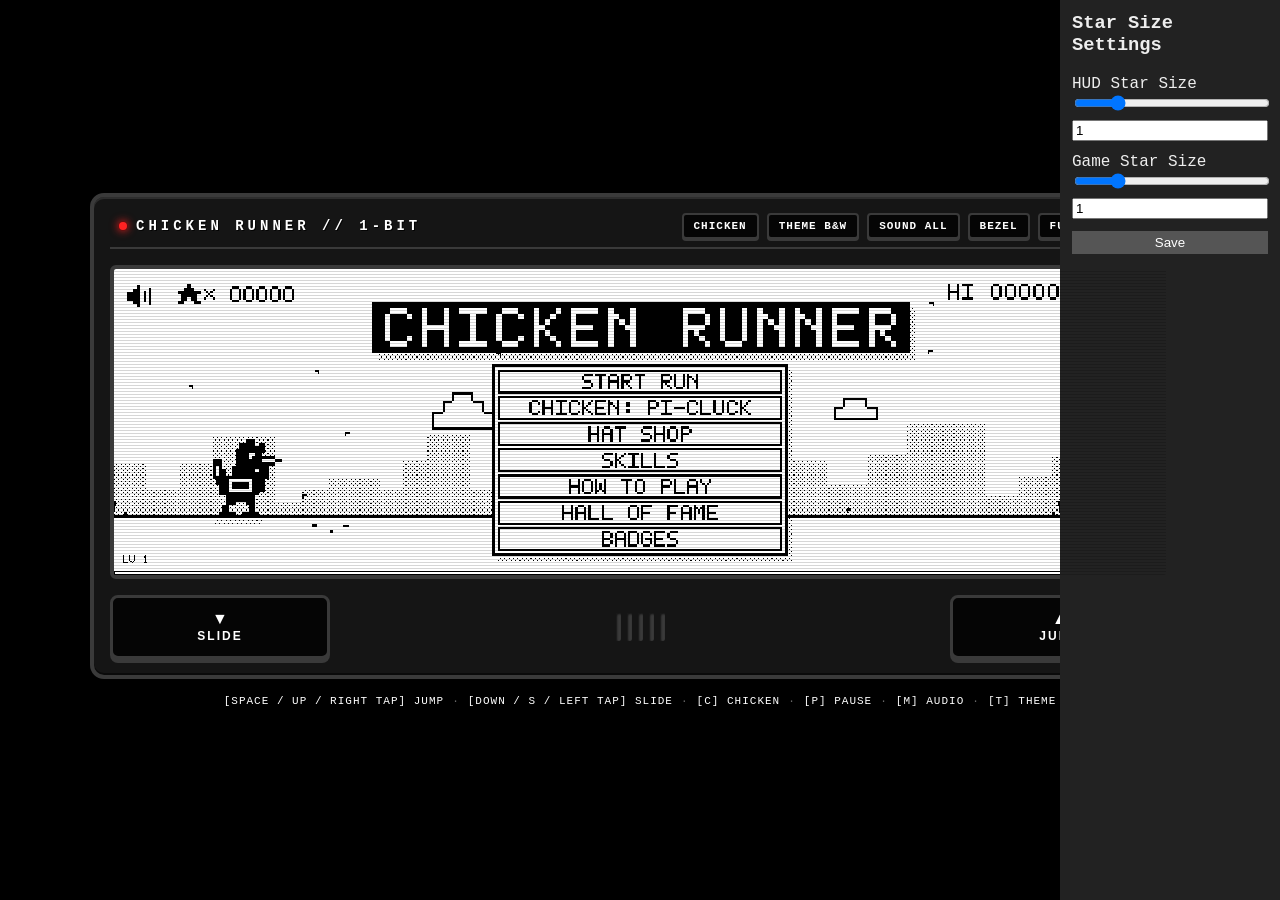
==== index.html @ 15d0f901 "voltou a funcionar" ====
<!DOCTYPE html>
<html lang="en">
<head>
<meta charset="utf-8">
<meta name="viewport" content="width=device-width, initial-scale=1, maximum-scale=1, user-scalable=no">
<title>Chicken Runner — 1-Bit Infinity Running Game</title>
<link rel="stylesheet" href="css/style.css">
</head>
<body class="theme-mono bezel-on">
<div id="console-chassis">
  <!-- Console Bezel Header -->
  <header id="console-header">
    <div class="brand-group">
      <div class="power-led" title="Power ON"></div>
      <span class="brand-label">CHICKEN RUNNER // 1-BIT</span>
    </div>
    <div class="toolbar-actions">
      <button id="btn-roster" class="bezel-btn" title="Choose Chicken (C)">CHICKEN</button>
      <button id="btn-theme" class="bezel-btn" title="Cycle 1-Bit Themes (T)">THEME</button>
      <button id="btn-audio" class="bezel-btn" title="Cycle Audio Modes (M)">SOUND ALL</button>
      <button id="btn-bezel" class="bezel-btn" title="Toggle Bezel (B)">BEZEL</button>
      <button id="btn-fullscreen" class="bezel-btn" title="Toggle Fullscreen (F)">FULL</button>
      <button id="btn-clear" class="bezel-btn" title="Wipe all saved data on this browser">CLEAR</button>
    </div>
  </header>

  <!-- Screen Enclosure -->
  <div id="screen-enclosure">
    <div id="screen-glare"></div>
    <canvas id="game" width="960" height="280"></canvas>
    <!-- Star Size Adjustment Panel -->
    <div id="starSizePanel" style="position:fixed;right:0;top:0;width:220px;height:100%;background:#222;color:#eee;padding:12px;overflow:auto;box-sizing:border-box;">
      <h3 style="margin-top:0;">Star Size Settings</h3>
      <div style="margin-bottom:12px;">
        <label for="hudSizeSlider">HUD Star Size</label><br/>
        <input type="range" id="hudSizeSlider" min="0.5" max="3" step="0.05" style="width:100%;"/>
        <input type="number" id="hudSizeNumber" min="0.5" max="3" step="0.05" style="width:100%;margin-top:4px;"/>
      </div>
      <div style="margin-bottom:12px;">
        <label for="gameSizeSlider">Game Star Size</label><br/>
        <input type="range" id="gameSizeSlider" min="0.5" max="3" step="0.05" style="width:100%;"/>
        <input type="number" id="gameSizeNumber" min="0.5" max="3" step="0.05" style="width:100%;margin-top:4px;"/>
      </div>
      <button id="saveStarSizeBtn" style="width:100%;padding:4px;background:#555;color:#fff;border:none;cursor:pointer;">Save</button>
    </div>

    <div id="toast" class="toast-hidden"></div>
  </div>

  <!-- Mobile / Virtual Touch Controls -->
  <div id="touch-controls" class="touch-bar">
    <button id="btn-touch-slide" class="touch-btn btn-slide" aria-label="Slide">
      <span class="touch-icon">▼</span>
      <span class="touch-text">SLIDE</span>
    </button>
    <div class="console-grille">
      <span></span><span></span><span></span><span></span><span></span>
    </div>
    <button id="btn-touch-jump" class="touch-btn btn-jump" aria-label="Jump">
      <span class="touch-icon">▲</span>
      <span class="touch-text">JUMP</span>
    </button>
  </div>
</div>

<footer id="console-footer">
  <span>[SPACE / UP / RIGHT TAP] JUMP</span>
  <span class="sep">·</span>
  <span>[DOWN / S / LEFT TAP] SLIDE</span>
  <span class="sep">·</span>
  <span>[C] CHICKEN</span>
  <span class="sep">·</span>
  <span>[P] PAUSE</span>
  <span class="sep">·</span>
  <span>[M] AUDIO</span>
  <span class="sep">·</span>
  <span>[T] THEME</span>
</footer>

<script src="js/game.js"></script>
    <script>
    document.addEventListener('DOMContentLoaded', () => {
      const hudSlider = document.getElementById('hudSizeSlider');
      const hudNumber = document.getElementById('hudSizeNumber');
      const gameSlider = document.getElementById('gameSizeSlider');
      const gameNumber = document.getElementById('gameSizeNumber');
      const saveBtn = document.getElementById('saveStarSizeBtn');

      const loadValues = () => {
        const hud = parseFloat(localStorage.getItem('starSizeHUD')) || 1;
        const game = parseFloat(localStorage.getItem('starSizeGame')) || 1;
        hudSlider.value = hud; hudNumber.value = hud;
        gameSlider.value = game; gameNumber.value = game;
      };

      const sync = (slider, number) => {
        slider.addEventListener('input', () => { number.value = slider.value; });
        number.addEventListener('change', () => {
          let v = parseFloat(number.value);
          if (isNaN(v) || v < 0.5) v = 0.5;
          if (v > 3) v = 3;
          slider.value = v; number.value = v;
        });
      };

      sync(hudSlider, hudNumber);
      sync(gameSlider, gameNumber);

      saveBtn.addEventListener('click', () => {
        localStorage.setItem('starSizeHUD', hudSlider.value);
        localStorage.setItem('starSizeGame', gameSlider.value);
        location.reload();
      });

      loadValues();
    });
    </script>
</body>
</html>
---- css/style.css ----
/* Chicken Runner — 1-Bit Vintage Theme & Console Frame */
:root {
  --bg: #000000;
  --fg: #ffffff;
  --chassis: #161616;
  --chassis-border: #333333;
  --chassis-inset: #0a0a0a;
  --accent: #ffffff;
  --led: #ff3333;
}

body.theme-mono {
  --bg: #000000;
  --fg: #ffffff;
  --chassis: #151515;
  --chassis-border: #3a3a3a;
  --chassis-inset: #050505;
  --accent: #ffffff;
  --led: #ff2222;
}

body.theme-gameboy {
  --bg: #0f380f;
  --fg: #8bac0f;
  /* was #1e3f1e: brand label measured 4.49:1 (AA needs 4.5) */
  --chassis: #1c3b1c;
  --chassis-border: #355f35;
  --chassis-inset: #092409;
  --accent: #8bac0f;
  --led: #8bac0f;
}

body.theme-amber {
  --bg: #140700;
  --fg: #ffb000;
  --chassis: #221004;
  --chassis-border: #4a2408;
  --chassis-inset: #0a0400;
  --accent: #ffb000;
  --led: #ff8800;
}

body.theme-macintosh {
  --bg: #1a1a1a;
  --fg: #f5f5f0;
  --chassis: #2e2e2e;
  --chassis-border: #505050;
  --chassis-inset: #121212;
  --accent: #f5f5f0;
  --led: #00ff66;
}

body.theme-cyber {
  --bg: #040910;
  --fg: #00ffcc;
  --chassis: #0b1a28;
  --chassis-border: #1b3d5c;
  --chassis-inset: #020508;
  --accent: #00ffcc;
  --led: #00ffcc;
}

* {
  box-sizing: border-box;
}

html, body {
  height: 100%;
  margin: 0;
  padding: 0;
  overflow-x: hidden;
}

body {
  background: var(--bg);
  color: var(--fg);
  font-family: ui-monospace, 'Courier New', Menlo, Consolas, monospace;
  display: flex;
  flex-direction: column;
  align-items: center;
  justify-content: center;
  padding: 16px;
  user-select: none;
  -webkit-user-select: none;
  transition: background 0.2s ease, color 0.2s ease;
}

/* =========================================
   Console Chassis / Handheld Frame
   ========================================= */
#console-chassis {
  width: min(100%, 1100px);
  display: flex;
  flex-direction: column;
  transition: background 0.25s ease, border-color 0.25s ease, border-width 0.25s ease, padding 0.25s ease;
  position: relative;
}

body.bezel-on #console-chassis {
  background: var(--chassis);
  border: 4px solid var(--chassis-border);
  border-radius: 14px;
  padding: 16px;
  box-shadow:
    inset 0 2px 0 rgba(255, 255, 255, 0.1),
    inset 0 -2px 0 rgba(0, 0, 0, 0.5);
}

/* Outer drop shadow lives on its own painter (::before) so the game canvas's
   per-frame repaints never re-run the 40px blur raster. */
body.bezel-on #console-chassis::before {
  content: "";
  position: absolute;
  inset: -4px;
  border-radius: 14px;
  box-shadow: 0 16px 40px rgba(0, 0, 0, 0.8);
  z-index: -1;
  pointer-events: none;
}

body:not(.bezel-on) #console-header,
body:not(.bezel-on) .console-grille {
  display: none;
}

/* Console Header */
#console-header {
  display: flex;
  justify-content: space-between;
  align-items: center;
  margin-bottom: 16px;
  padding: 0 8px;
  border-bottom: 2px solid var(--chassis-border);
  padding-bottom: 8px;
}

.brand-group {
  display: flex;
  align-items: center;
  gap: 8px;
}

.power-led {
  width: 10px;
  height: 10px;
  border-radius: 50%;
  background: var(--led);
  box-shadow: 0 0 8px var(--led);
  border: 1px solid rgba(0, 0, 0, 0.6);
  animation: led-idle 2.6s ease-in-out infinite;
}

/* Idle = slow breathe. Running = fast arcade pulse (body.is-playing set by JS) */
@keyframes led-idle {
  0%, 100% { opacity: 0.55; box-shadow: 0 0 4px var(--led); }
  50%      { opacity: 1;    box-shadow: 0 0 10px var(--led); }
}

body.is-playing .power-led {
  animation: led-play 0.7s ease-in-out infinite;
}

@keyframes led-play {
  0%, 100% { opacity: 1;    box-shadow: 0 0 6px var(--led); }
  50%      { opacity: 0.65; box-shadow: 0 0 15px var(--led); }
}

.brand-label {
  font-size: 14px;
  font-weight: bold;
  letter-spacing: 4px;
  text-transform: uppercase;
  color: var(--fg);
  text-shadow: 1px 1px 0 rgba(0, 0, 0, 0.8);
}

.toolbar-actions {
  display: flex;
  gap: 8px;
  flex-wrap: wrap;
}

/* 1-Bit Pixel Styled Bezel Buttons */
.bezel-btn {
  background: var(--chassis-inset);
  color: var(--fg);
  border: 2px solid var(--chassis-border);
  padding: 5px 10px;
  font-family: inherit;
  font-size: 11px;
  font-weight: bold;
  letter-spacing: 1px;
  cursor: pointer;
  outline: none;
  border-radius: 4px;
  box-shadow: 0 2px 0 var(--chassis-border);
  transition: all 0.1s ease;
  image-rendering: pixelated;
}

.bezel-btn:hover {
  background: var(--fg);
  color: var(--bg);
  border-color: var(--fg);
}

/* Keyboard focus ring — arcade key highlight, WCAG-visible */
.bezel-btn:focus-visible {
  outline: 2px solid var(--accent);
  outline-offset: 2px;
}

.bezel-btn:active {
  transform: translateY(2px);
  box-shadow: none;
  background: var(--fg);
  color: var(--bg);
  border-color: var(--fg);
  transition: none;
}

/* Screen Enclosure */
#screen-enclosure {
  position: relative;
  background: var(--chassis-inset);
  border: 4px solid var(--chassis-border);
  border-radius: 6px;
  overflow: hidden;
  box-shadow: inset 0 6px 12px rgba(0, 0, 0, 0.7);
}

canvas#game {
  width: 100%;
  height: auto;
  display: block;
  background: var(--bg); /* no white flash before the first canvas paint */
  image-rendering: pixelated;
  image-rendering: crisp-edges;
  touch-action: none;
}

/* CRT scanlines only — the diagonal "lens flare" band was removed on request */
#screen-glare {
  position: absolute;
  inset: 0;
  z-index: 2;
  pointer-events: none;
  background:
    repeating-linear-gradient(0deg,
      rgba(0, 0, 0, 0.16) 0 1px,
      rgba(0, 0, 0, 0) 1px 3px);
}

/* Toast Notification (Achievement & Clipboard Popup) */
#toast {
  position: absolute;
  top: 16px;
  left: 50%;
  transform: translateX(-50%);
  background: var(--fg);
  color: var(--bg);
  border: 2px solid var(--fg);
  padding: 6px 18px;
  font-size: 13px;
  font-weight: bold;
  letter-spacing: 1.5px;
  font-variant-numeric: tabular-nums;
  pointer-events: none;
  z-index: 100;
  transition: opacity 0.25s ease, transform 0.25s ease;
  box-shadow: 0 4px 12px rgba(0, 0, 0, 0.8);
  /* Long messages (skill lock, tutorial reward) wrapped on narrow screens
     instead of overflowing: nowrap measured ~390px on a 360px viewport. */
  white-space: normal;
  max-width: calc(100% - 24px);
  text-align: center;
}

/* Arcade pop-in: overshoots and settles, instead of a flat fade */
#toast:not(.toast-hidden) {
  animation: toast-pop 0.42s cubic-bezier(0.2, 1.7, 0.4, 1) both;
}

@keyframes toast-pop {
  from { transform: translate(-50%, -30px) scale(0.86); }
  60%  { transform: translate(-50%, 3px) scale(1.04); }
  to   { transform: translate(-50%, 0) scale(1); }
}

/* 1-bit dither fringe under the toast (only --fg dashes, no new colors) */
#toast::after {
  content: "";
  position: absolute;
  left: 4px;
  right: 4px;
  bottom: -5px;
  height: 4px;
  background: repeating-linear-gradient(90deg,
    var(--fg) 0 3px, transparent 3px 6px);
}

.toast-hidden {
  opacity: 0;
  transform: translate(-50%, -20px) !important;
}

/* =========================================
   Mobile / Virtual Touch Controls
   ========================================= */
.touch-bar {
  display: flex;
  justify-content: space-between;
  align-items: center;
  margin-top: 16px;
  gap: 16px;
}

.touch-btn {
  flex: 1;
  max-width: 220px;
  height: 64px;
  background: var(--chassis-inset);
  color: var(--fg);
  border: 3px solid var(--chassis-border);
  border-radius: 8px;
  display: flex;
  flex-direction: column;
  align-items: center;
  justify-content: center;
  gap: 2px;
  cursor: pointer;
  user-select: none;
  -webkit-user-select: none;
  touch-action: none;
  box-shadow: 0 4px 0 var(--chassis-border);
  transition: all 0.08s ease;
}

.touch-btn:hover {
  border-color: var(--fg);
}

.touch-btn:active,
.touch-btn.active {
  background: var(--fg);
  color: var(--bg);
  transform: translateY(3px);
  box-shadow: 0 1px 0 var(--chassis-border);
}

.touch-icon {
  font-size: 16px;
  line-height: 1;
}

.touch-text {
  font-size: 12px;
  font-weight: bold;
  letter-spacing: 2px;
}

.console-grille {
  display: flex;
  gap: 6px;
  padding: 0 12px;
}

.console-grille span {
  width: 5px;
  height: 28px;
  background: var(--chassis-border);
  border-radius: 2px;
  box-shadow: inset 1px 1px 2px rgba(0, 0, 0, 0.7);
}

/* Footer Keyboard Shortcuts — full-strength color: the old 0.75 opacity
   measured ~3.5:1 on the DMG theme (below WCAG AA 4.5:1). */
#console-footer {
  margin-top: 16px;
  font-size: 11px;
  letter-spacing: 1px;
  font-variant-numeric: tabular-nums;
  text-align: center;
  color: var(--fg);
  display: flex;
  flex-wrap: wrap;
  justify-content: center;
  gap: 8px;
}

.sep {
  opacity: 0.4;
}

/* =========================================
   Responsive Adjustments
   ========================================= */
@media (max-width: 680px) {
  body {
    padding: 8px;
    justify-content: flex-start;
  }
  
  body.bezel-on #console-chassis {
    padding: 8px;
    border-width: 2px;
  }
  
  .touch-bar {
    margin-top: 8px;
  }

  .touch-btn {
    height: 56px;
  }
  
  .brand-label {
    font-size: 11px;
  }
  
  .bezel-btn {
    font-size: 11px;
    padding: 4px 6px;
  }
  
  #console-footer {
    font-size: 10px;
    gap: 4px;
  }
}
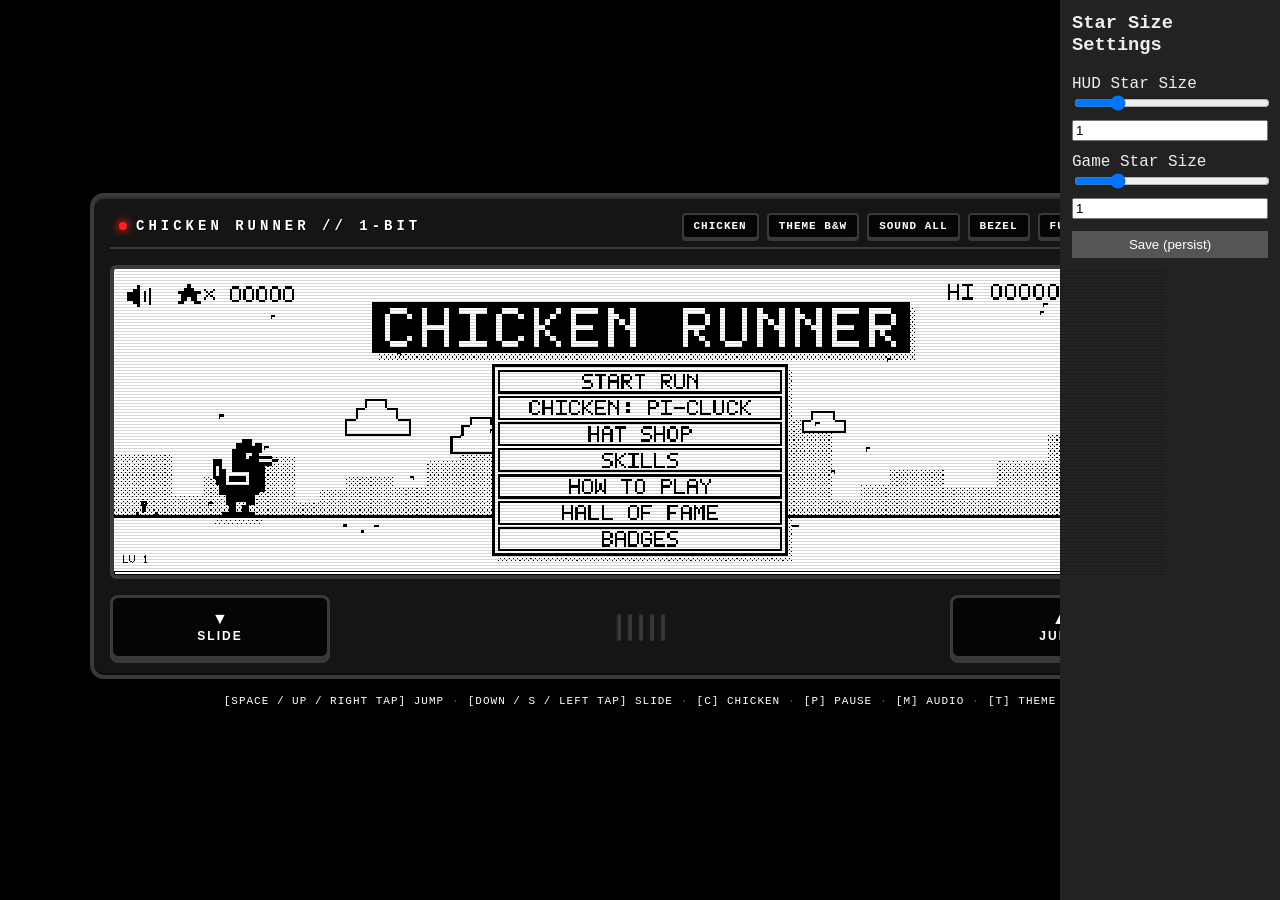
==== commit 019ca6bc: "slider funcionando do ajustes" ====
--- a/index.html
+++ b/index.html
@@ -41,7 +41,7 @@
         <input type="range" id="gameSizeSlider" min="0.5" max="3" step="0.05" style="width:100%;"/>
         <input type="number" id="gameSizeNumber" min="0.5" max="3" step="0.05" style="width:100%;margin-top:4px;"/>
       </div>
-      <button id="saveStarSizeBtn" style="width:100%;padding:4px;background:#555;color:#fff;border:none;cursor:pointer;">Save</button>
+      <button id="saveStarSizeBtn" style="width:100%;padding:6px;background:#555;color:#fff;border:none;cursor:pointer;">Save (persist)</button>
     </div>
 
     <div id="toast" class="toast-hidden"></div>
@@ -93,13 +93,22 @@
         gameSlider.value = game; gameNumber.value = game;
       };
 
+      const applyLive = () => {
+        window.starSizeHUD = parseFloat(hudSlider.value) || 1;
+        window.starSizeGame = parseFloat(gameSlider.value) || 1;
+      };
+
       const sync = (slider, number) => {
-        slider.addEventListener('input', () => { number.value = slider.value; });
-        number.addEventListener('change', () => {
+        slider.addEventListener('input', () => {
+          number.value = slider.value;
+          applyLive();
+        });
+        number.addEventListener('input', () => {
           let v = parseFloat(number.value);
           if (isNaN(v) || v < 0.5) v = 0.5;
           if (v > 3) v = 3;
           slider.value = v; number.value = v;
+          applyLive();
         });
       };
 
@@ -109,10 +118,11 @@
       saveBtn.addEventListener('click', () => {
         localStorage.setItem('starSizeHUD', hudSlider.value);
         localStorage.setItem('starSizeGame', gameSlider.value);
-        location.reload();
+        applyLive();
       });
 
       loadValues();
+      applyLive();
     });
     </script>
 </body>
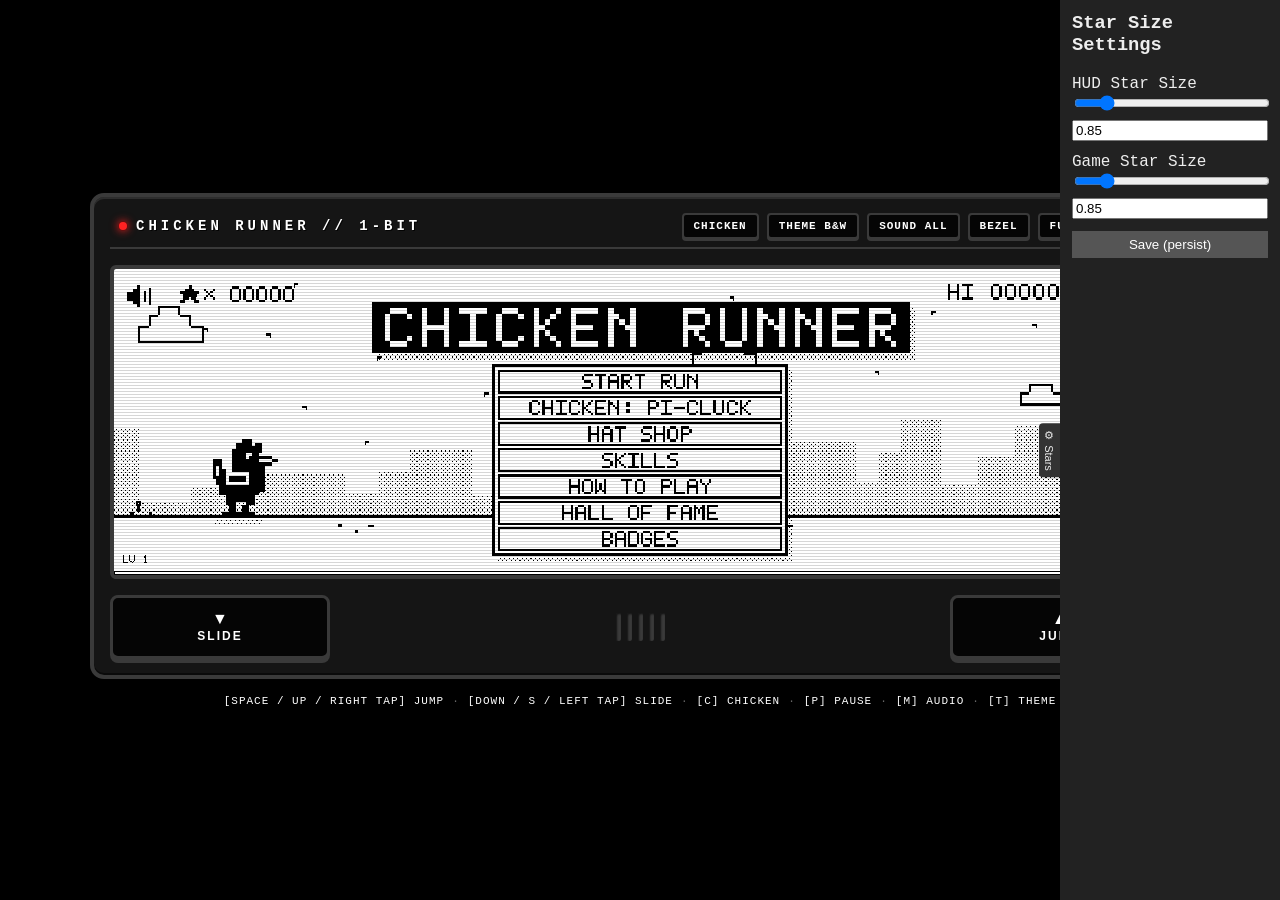
==== commit fc0e4942: "Starts size: Valor padrão alterado de 1.0 para 0.85 ; Botão "⚙" adicionado na borda do painel de aju" ====
--- a/index.html
+++ b/index.html
@@ -29,7 +29,8 @@
     <div id="screen-glare"></div>
     <canvas id="game" width="960" height="280"></canvas>
     <!-- Star Size Adjustment Panel -->
-    <div id="starSizePanel" style="position:fixed;right:0;top:0;width:220px;height:100%;background:#222;color:#eee;padding:12px;overflow:auto;box-sizing:border-box;">
+    <button id="toggleStarPanel" style="position:fixed;right:0;top:50%;transform:translateY(-50%);z-index:1001;background:#333;color:#eee;border:none;padding:6px 4px;cursor:pointer;writing-mode:vertical-lr;font-size:11px;border-radius:4px 0 0 4px;">⚙ Stars</button>
+    <div id="starSizePanel" style="position:fixed;right:0;top:0;width:220px;height:100%;background:#222;color:#eee;padding:12px;overflow:auto;box-sizing:border-box;z-index:1000;transition:transform .2s ease;">
       <h3 style="margin-top:0;">Star Size Settings</h3>
       <div style="margin-bottom:12px;">
         <label for="hudSizeSlider">HUD Star Size</label><br/>
@@ -87,8 +88,8 @@
       const saveBtn = document.getElementById('saveStarSizeBtn');
 
       const loadValues = () => {
-        const hud = parseFloat(localStorage.getItem('starSizeHUD')) || 1;
-        const game = parseFloat(localStorage.getItem('starSizeGame')) || 1;
+        const hud = parseFloat(localStorage.getItem('starSizeHUD')) || 0.85;
+        const game = parseFloat(localStorage.getItem('starSizeGame')) || 0.85;
         hudSlider.value = hud; hudNumber.value = hud;
         gameSlider.value = game; gameNumber.value = game;
       };
@@ -123,6 +124,25 @@
 
       loadValues();
       applyLive();
+
+      // Toggle panel visibility
+      const panel = document.getElementById('starSizePanel');
+      const toggleBtn = document.getElementById('toggleStarPanel');
+      const hidden = localStorage.getItem('starPanelHidden') === '1';
+      if (hidden) { panel.style.transform = 'translateX(100%)'; toggleBtn.style.right = '0'; }
+      toggleBtn.addEventListener('click', () => {
+        const isHidden = panel.style.transform === 'translateX(100%)';
+        if (isHidden) {
+          panel.style.transform = 'translateX(0)';
+          toggleBtn.style.right = '220px';
+          localStorage.setItem('starPanelHidden', '0');
+        } else {
+          panel.style.transform = 'translateX(100%)';
+          toggleBtn.style.right = '0';
+          localStorage.setItem('starPanelHidden', '1');
+        }
+      });
+      if (!hidden) toggleBtn.style.right = '220px';
     });
     </script>
 </body>
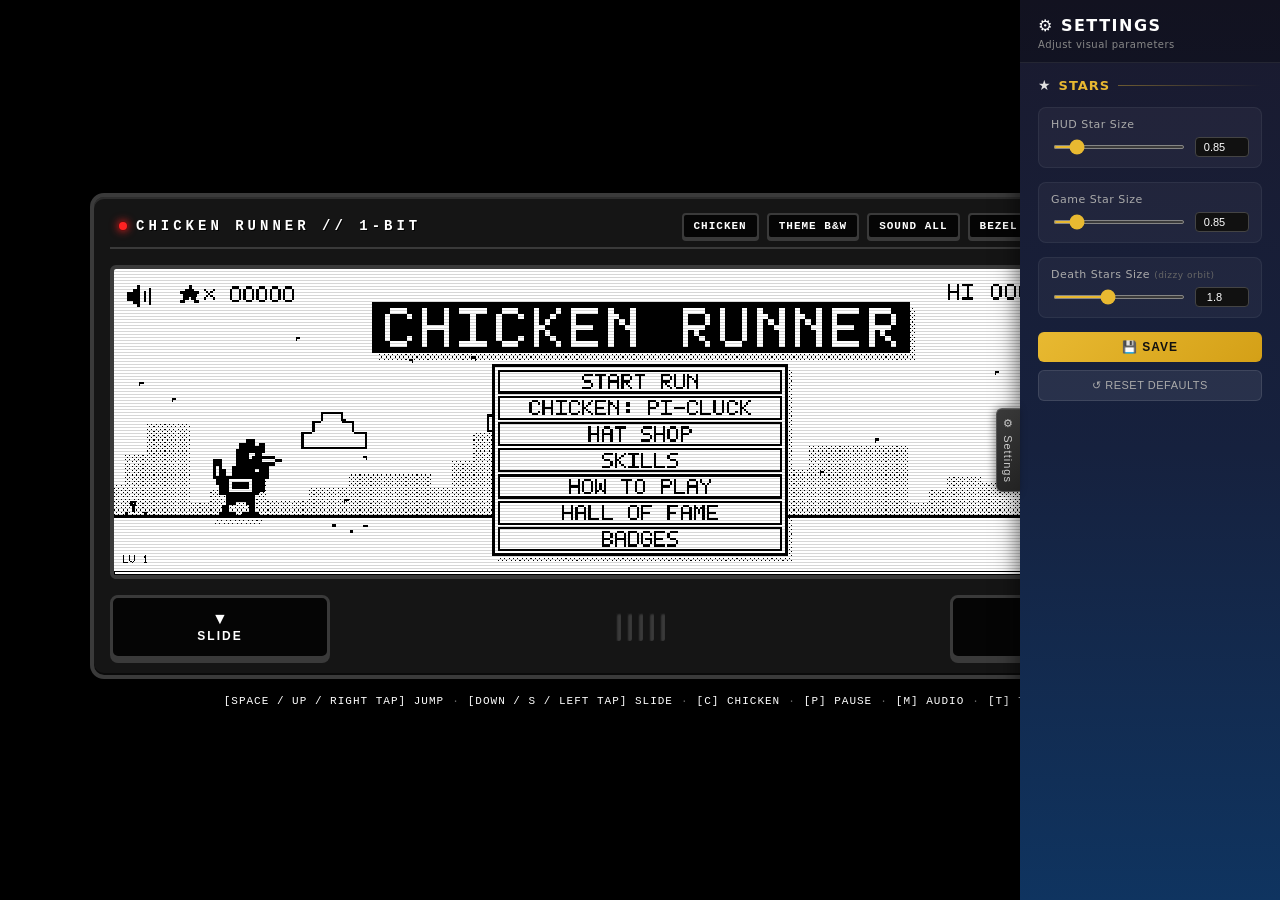
==== commit b5ee763c: "troquei o valor do death star size mas n aplicou no jogo, VERIFICAR" ====
--- a/index.html
+++ b/index.html
@@ -1,102 +1,167 @@
 <!DOCTYPE html>
 <html lang="en">
+
 <head>
-<meta charset="utf-8">
-<meta name="viewport" content="width=device-width, initial-scale=1, maximum-scale=1, user-scalable=no">
-<title>Chicken Runner — 1-Bit Infinity Running Game</title>
-<link rel="stylesheet" href="css/style.css">
+  <meta charset="utf-8">
+  <meta name="viewport" content="width=device-width, initial-scale=1, maximum-scale=1, user-scalable=no">
+  <title>Chicken Runner — 1-Bit Infinity Running Game</title>
+  <link rel="stylesheet" href="css/style.css">
 </head>
+
 <body class="theme-mono bezel-on">
-<div id="console-chassis">
-  <!-- Console Bezel Header -->
-  <header id="console-header">
-    <div class="brand-group">
-      <div class="power-led" title="Power ON"></div>
-      <span class="brand-label">CHICKEN RUNNER // 1-BIT</span>
+  <div id="console-chassis">
+    <!-- Console Bezel Header -->
+    <header id="console-header">
+      <div class="brand-group">
+        <div class="power-led" title="Power ON"></div>
+        <span class="brand-label">CHICKEN RUNNER // 1-BIT</span>
+      </div>
+      <div class="toolbar-actions">
+        <button id="btn-roster" class="bezel-btn" title="Choose Chicken (C)">CHICKEN</button>
+        <button id="btn-theme" class="bezel-btn" title="Cycle 1-Bit Themes (T)">THEME</button>
+        <button id="btn-audio" class="bezel-btn" title="Cycle Audio Modes (M)">SOUND ALL</button>
+        <button id="btn-bezel" class="bezel-btn" title="Toggle Bezel (B)">BEZEL</button>
+        <button id="btn-fullscreen" class="bezel-btn" title="Toggle Fullscreen (F)">FULL</button>
+        <button id="btn-clear" class="bezel-btn" title="Wipe all saved data on this browser">CLEAR</button>
+      </div>
+    </header>
+
+    <!-- Screen Enclosure -->
+    <div id="screen-enclosure">
+      <div id="screen-glare"></div>
+      <canvas id="game" width="960" height="280"></canvas>
+      <!-- Settings Panel -->
+      <button id="toggleStarPanel"
+        style="position:fixed;right:0;top:50%;transform:translateY(-50%);z-index:1001;background:linear-gradient(135deg,#3a3a3a,#222);color:#ccc;border:1px solid #555;border-right:none;padding:8px 5px;cursor:pointer;writing-mode:vertical-lr;font-size:11px;border-radius:6px 0 0 6px;letter-spacing:1px;box-shadow:-2px 0 8px rgba(0,0,0,.4);transition:right .2s ease;">⚙
+        Settings</button>
+      <div id="starSizePanel"
+        style="position:fixed;right:0;top:0;width:260px;height:100%;background:linear-gradient(180deg,#1a1a2e 0%,#16213e 50%,#0f3460 100%);color:#e0e0e0;padding:0;overflow:auto;box-sizing:border-box;z-index:1000;transition:transform .2s ease;font-family:'Segoe UI',system-ui,sans-serif;box-shadow:-4px 0 20px rgba(0,0,0,.5);">
+
+        <!-- Panel Header -->
+        <div style="padding:16px 18px 12px;background:rgba(0,0,0,.3);border-bottom:1px solid rgba(255,255,255,.08);">
+          <h3 style="margin:0;font-size:16px;font-weight:600;letter-spacing:1.5px;color:#fff;">⚙ SETTINGS</h3>
+          <p style="margin:4px 0 0;font-size:10px;color:#888;letter-spacing:.5px;">Adjust visual parameters</p>
+        </div>
+
+        <!-- Stars Section -->
+        <div style="padding:14px 18px;">
+          <div style="display:flex;align-items:center;gap:8px;margin-bottom:14px;">
+            <span style="font-size:14px;">★</span>
+            <h4 style="margin:0;font-size:13px;font-weight:600;letter-spacing:1px;color:#e8b931;">STARS</h4>
+            <div style="flex:1;height:1px;background:linear-gradient(90deg,rgba(232,185,49,.4),transparent);"></div>
+          </div>
+
+          <!-- HUD Star Size -->
+          <div
+            style="margin-bottom:14px;background:rgba(255,255,255,.04);border-radius:8px;padding:10px 12px;border:1px solid rgba(255,255,255,.06);">
+            <label for="hudSizeSlider"
+              style="font-size:11px;font-weight:500;letter-spacing:.5px;color:#aaa;display:block;margin-bottom:6px;">HUD
+              Star Size</label>
+            <div style="display:flex;align-items:center;gap:8px;">
+              <input type="range" id="hudSizeSlider" min="0.5" max="3" step="0.05"
+                style="flex:1;accent-color:#e8b931;height:4px;" />
+              <input type="number" id="hudSizeNumber" min="0.5" max="3" step="0.05"
+                style="width:54px;background:#111;color:#fff;border:1px solid #444;border-radius:4px;padding:3px 6px;font-size:11px;text-align:center;" />
+            </div>
+          </div>
+
+          <!-- Game Star Size -->
+          <div
+            style="margin-bottom:14px;background:rgba(255,255,255,.04);border-radius:8px;padding:10px 12px;border:1px solid rgba(255,255,255,.06);">
+            <label for="gameSizeSlider"
+              style="font-size:11px;font-weight:500;letter-spacing:.5px;color:#aaa;display:block;margin-bottom:6px;">Game
+              Star Size</label>
+            <div style="display:flex;align-items:center;gap:8px;">
+              <input type="range" id="gameSizeSlider" min="0.5" max="3" step="0.05"
+                style="flex:1;accent-color:#e8b931;height:4px;" />
+              <input type="number" id="gameSizeNumber" min="0.5" max="3" step="0.05"
+                style="width:54px;background:#111;color:#fff;border:1px solid #444;border-radius:4px;padding:3px 6px;font-size:11px;text-align:center;" />
+            </div>
+          </div>
+
+          <!-- Death Star Size (dizzy stars above head) -->
+          <div
+            style="margin-bottom:14px;background:rgba(255,255,255,.04);border-radius:8px;padding:10px 12px;border:1px solid rgba(255,255,255,.06);">
+            <label for="deathStarSlider"
+              style="font-size:11px;font-weight:500;letter-spacing:.5px;color:#aaa;display:block;margin-bottom:6px;">Death
+              Stars Size <span style="font-size:9px;color:#666;">(dizzy orbit)</span></label>
+            <div style="display:flex;align-items:center;gap:8px;">
+              <input type="range" id="deathStarSlider" min="0.3" max="4" step="0.1"
+                style="flex:1;accent-color:#e8b931;height:4px;" />
+              <input type="number" id="deathStarNumber" min="0.3" max="4" step="0.1"
+                style="width:54px;background:#111;color:#fff;border:1px solid #444;border-radius:4px;padding:3px 6px;font-size:11px;text-align:center;" />
+            </div>
+          </div>
+
+          <!-- Save Button -->
+          <button id="saveStarSizeBtn"
+            style="width:100%;padding:8px 0;background:linear-gradient(135deg,#e8b931,#d4a017);color:#111;border:none;border-radius:6px;cursor:pointer;font-size:12px;font-weight:600;letter-spacing:1px;transition:opacity .15s;">💾
+            SAVE</button>
+          <!-- Reset Button -->
+          <button id="resetSettingsBtn"
+            style="width:100%;padding:8px 0;margin-top:8px;background:rgba(255,255,255,.08);color:#aaa;border:1px solid rgba(255,255,255,.1);border-radius:6px;cursor:pointer;font-size:11px;font-weight:500;letter-spacing:.5px;transition:all .15s;">↺
+            RESET DEFAULTS</button>
+        </div>
+      </div>
+
+      <div id="toast" class="toast-hidden"></div>
     </div>
-    <div class="toolbar-actions">
-      <button id="btn-roster" class="bezel-btn" title="Choose Chicken (C)">CHICKEN</button>
-      <button id="btn-theme" class="bezel-btn" title="Cycle 1-Bit Themes (T)">THEME</button>
-      <button id="btn-audio" class="bezel-btn" title="Cycle Audio Modes (M)">SOUND ALL</button>
-      <button id="btn-bezel" class="bezel-btn" title="Toggle Bezel (B)">BEZEL</button>
-      <button id="btn-fullscreen" class="bezel-btn" title="Toggle Fullscreen (F)">FULL</button>
-      <button id="btn-clear" class="bezel-btn" title="Wipe all saved data on this browser">CLEAR</button>
+
+    <!-- Mobile / Virtual Touch Controls -->
+    <div id="touch-controls" class="touch-bar">
+      <button id="btn-touch-slide" class="touch-btn btn-slide" aria-label="Slide">
+        <span class="touch-icon">▼</span>
+        <span class="touch-text">SLIDE</span>
+      </button>
+      <div class="console-grille">
+        <span></span><span></span><span></span><span></span><span></span>
+      </div>
+      <button id="btn-touch-jump" class="touch-btn btn-jump" aria-label="Jump">
+        <span class="touch-icon">▲</span>
+        <span class="touch-text">JUMP</span>
+      </button>
     </div>
-  </header>
-
-  <!-- Screen Enclosure -->
-  <div id="screen-enclosure">
-    <div id="screen-glare"></div>
-    <canvas id="game" width="960" height="280"></canvas>
-    <!-- Star Size Adjustment Panel -->
-    <button id="toggleStarPanel" style="position:fixed;right:0;top:50%;transform:translateY(-50%);z-index:1001;background:#333;color:#eee;border:none;padding:6px 4px;cursor:pointer;writing-mode:vertical-lr;font-size:11px;border-radius:4px 0 0 4px;">⚙ Stars</button>
-    <div id="starSizePanel" style="position:fixed;right:0;top:0;width:220px;height:100%;background:#222;color:#eee;padding:12px;overflow:auto;box-sizing:border-box;z-index:1000;transition:transform .2s ease;">
-      <h3 style="margin-top:0;">Star Size Settings</h3>
-      <div style="margin-bottom:12px;">
-        <label for="hudSizeSlider">HUD Star Size</label><br/>
-        <input type="range" id="hudSizeSlider" min="0.5" max="3" step="0.05" style="width:100%;"/>
-        <input type="number" id="hudSizeNumber" min="0.5" max="3" step="0.05" style="width:100%;margin-top:4px;"/>
-      </div>
-      <div style="margin-bottom:12px;">
-        <label for="gameSizeSlider">Game Star Size</label><br/>
-        <input type="range" id="gameSizeSlider" min="0.5" max="3" step="0.05" style="width:100%;"/>
-        <input type="number" id="gameSizeNumber" min="0.5" max="3" step="0.05" style="width:100%;margin-top:4px;"/>
-      </div>
-      <button id="saveStarSizeBtn" style="width:100%;padding:6px;background:#555;color:#fff;border:none;cursor:pointer;">Save (persist)</button>
-    </div>
-
-    <div id="toast" class="toast-hidden"></div>
   </div>
 
-  <!-- Mobile / Virtual Touch Controls -->
-  <div id="touch-controls" class="touch-bar">
-    <button id="btn-touch-slide" class="touch-btn btn-slide" aria-label="Slide">
-      <span class="touch-icon">▼</span>
-      <span class="touch-text">SLIDE</span>
-    </button>
-    <div class="console-grille">
-      <span></span><span></span><span></span><span></span><span></span>
-    </div>
-    <button id="btn-touch-jump" class="touch-btn btn-jump" aria-label="Jump">
-      <span class="touch-icon">▲</span>
-      <span class="touch-text">JUMP</span>
-    </button>
-  </div>
-</div>
-
-<footer id="console-footer">
-  <span>[SPACE / UP / RIGHT TAP] JUMP</span>
-  <span class="sep">·</span>
-  <span>[DOWN / S / LEFT TAP] SLIDE</span>
-  <span class="sep">·</span>
-  <span>[C] CHICKEN</span>
-  <span class="sep">·</span>
-  <span>[P] PAUSE</span>
-  <span class="sep">·</span>
-  <span>[M] AUDIO</span>
-  <span class="sep">·</span>
-  <span>[T] THEME</span>
-</footer>
-
-<script src="js/game.js"></script>
-    <script>
+  <footer id="console-footer">
+    <span>[SPACE / UP / RIGHT TAP] JUMP</span>
+    <span class="sep">·</span>
+    <span>[DOWN / S / LEFT TAP] SLIDE</span>
+    <span class="sep">·</span>
+    <span>[C] CHICKEN</span>
+    <span class="sep">·</span>
+    <span>[P] PAUSE</span>
+    <span class="sep">·</span>
+    <span>[M] AUDIO</span>
+    <span class="sep">·</span>
+    <span>[T] THEME</span>
+  </footer>
+
+  <script src="js/game.js"></script>
+  <script>
     document.addEventListener('DOMContentLoaded', () => {
       const hudSlider = document.getElementById('hudSizeSlider');
       const hudNumber = document.getElementById('hudSizeNumber');
       const gameSlider = document.getElementById('gameSizeSlider');
       const gameNumber = document.getElementById('gameSizeNumber');
+      const deathSlider = document.getElementById('deathStarSlider');
+      const deathNumber = document.getElementById('deathStarNumber');
       const saveBtn = document.getElementById('saveStarSizeBtn');
+      const resetBtn = document.getElementById('resetSettingsBtn');
 
       const loadValues = () => {
         const hud = parseFloat(localStorage.getItem('starSizeHUD')) || 0.85;
         const game = parseFloat(localStorage.getItem('starSizeGame')) || 0.85;
+        const death = parseFloat(localStorage.getItem('deathStarSize')) || 1.8;
         hudSlider.value = hud; hudNumber.value = hud;
         gameSlider.value = game; gameNumber.value = game;
+        deathSlider.value = death; deathNumber.value = death;
       };
 
       const applyLive = () => {
         window.starSizeHUD = parseFloat(hudSlider.value) || 1;
         window.starSizeGame = parseFloat(gameSlider.value) || 1;
+        window.deathStarSize = parseFloat(deathSlider.value) || 1;
       };
 
       const sync = (slider, number) => {
@@ -106,8 +171,10 @@
         });
         number.addEventListener('input', () => {
           let v = parseFloat(number.value);
-          if (isNaN(v) || v < 0.5) v = 0.5;
-          if (v > 3) v = 3;
+          const min = parseFloat(slider.min) || 0.3;
+          const max = parseFloat(slider.max) || 3;
+          if (isNaN(v) || v < min) v = min;
+          if (v > max) v = max;
           slider.value = v; number.value = v;
           applyLive();
         });
@@ -115,26 +182,54 @@
 
       sync(hudSlider, hudNumber);
       sync(gameSlider, gameNumber);
+      sync(deathSlider, deathNumber);
 
       saveBtn.addEventListener('click', () => {
         localStorage.setItem('starSizeHUD', hudSlider.value);
         localStorage.setItem('starSizeGame', gameSlider.value);
+        localStorage.setItem('deathStarSize', deathSlider.value);
         applyLive();
+        saveBtn.textContent = '✓ SAVED!';
+        saveBtn.style.background = 'linear-gradient(135deg,#4CAF50,#388E3C)';
+        saveBtn.style.color = '#fff';
+        setTimeout(() => {
+          saveBtn.textContent = '💾 SAVE';
+          saveBtn.style.background = 'linear-gradient(135deg,#e8b931,#d4a017)';
+          saveBtn.style.color = '#111';
+        }, 1200);
       });
 
       loadValues();
       applyLive();
+
+      // Reset to defaults
+      resetBtn.addEventListener('click', () => {
+        hudSlider.value = 0.85; hudNumber.value = 0.85;
+        gameSlider.value = 0.85; gameNumber.value = 0.85;
+        deathSlider.value = 1; deathNumber.value = 1;
+        localStorage.setItem('starSizeHUD', '0.85');
+        localStorage.setItem('starSizeGame', '0.85');
+        localStorage.setItem('deathStarSize', '1.8');
+        applyLive();
+        resetBtn.textContent = '✓ RESET!';
+        resetBtn.style.color = '#fff';
+        setTimeout(() => {
+          resetBtn.textContent = '↺ RESET DEFAULTS';
+          resetBtn.style.color = '#aaa';
+        }, 1200);
+      });
 
       // Toggle panel visibility
       const panel = document.getElementById('starSizePanel');
       const toggleBtn = document.getElementById('toggleStarPanel');
+      const panelWidth = '260px';
       const hidden = localStorage.getItem('starPanelHidden') === '1';
       if (hidden) { panel.style.transform = 'translateX(100%)'; toggleBtn.style.right = '0'; }
       toggleBtn.addEventListener('click', () => {
         const isHidden = panel.style.transform === 'translateX(100%)';
         if (isHidden) {
           panel.style.transform = 'translateX(0)';
-          toggleBtn.style.right = '220px';
+          toggleBtn.style.right = panelWidth;
           localStorage.setItem('starPanelHidden', '0');
         } else {
           panel.style.transform = 'translateX(100%)';
@@ -142,8 +237,9 @@
           localStorage.setItem('starPanelHidden', '1');
         }
       });
-      if (!hidden) toggleBtn.style.right = '220px';
+      if (!hidden) toggleBtn.style.right = panelWidth;
     });
-    </script>
+  </script>
 </body>
-</html>
+
+</html>
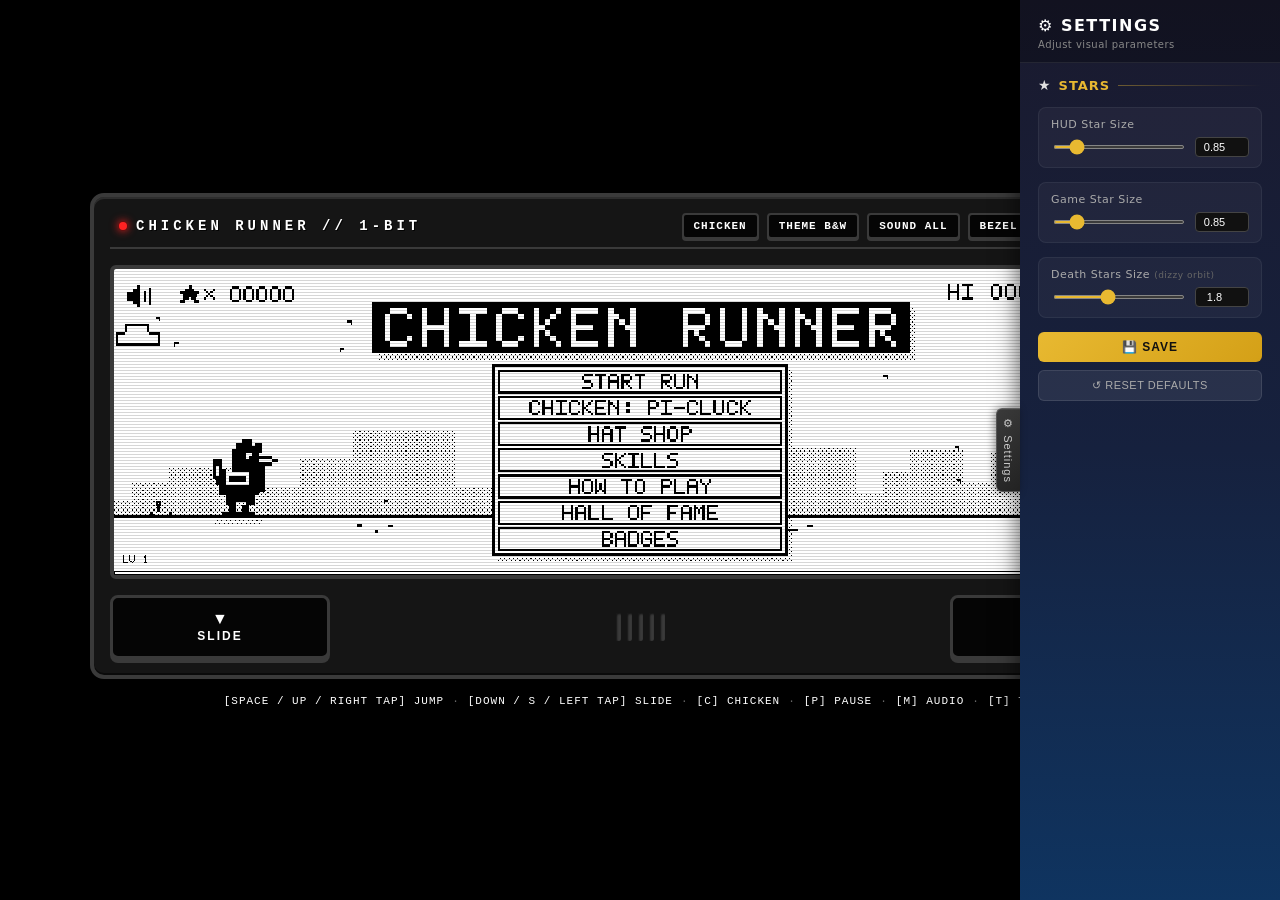
==== commit 08fa7cee: "death star com valor correto" ====
--- a/index.html
+++ b/index.html
@@ -206,7 +206,7 @@
       resetBtn.addEventListener('click', () => {
         hudSlider.value = 0.85; hudNumber.value = 0.85;
         gameSlider.value = 0.85; gameNumber.value = 0.85;
-        deathSlider.value = 1; deathNumber.value = 1;
+        deathSlider.value = 1.8; deathNumber.value = 1.8;
         localStorage.setItem('starSizeHUD', '0.85');
         localStorage.setItem('starSizeGame', '0.85');
         localStorage.setItem('deathStarSize', '1.8');
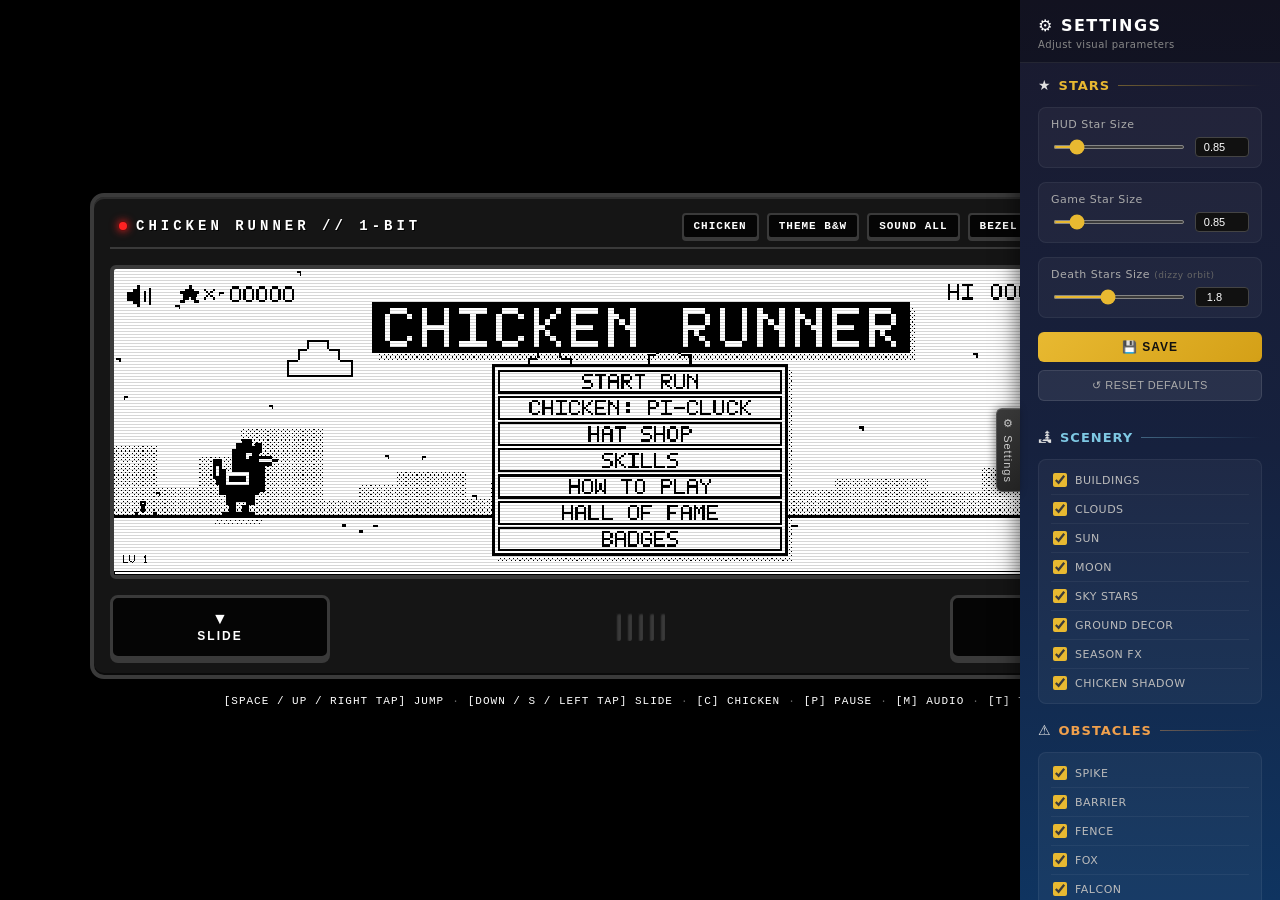
==== commit b39785d9: "feat(settings): scenery and obstacle visibility toggles 16 checkboxes in Settings persist piRunnerVi" ====
--- a/index.html
+++ b/index.html
@@ -102,6 +102,46 @@
             style="width:100%;padding:8px 0;margin-top:8px;background:rgba(255,255,255,.08);color:#aaa;border:1px solid rgba(255,255,255,.1);border-radius:6px;cursor:pointer;font-size:11px;font-weight:500;letter-spacing:.5px;transition:all .15s;">↺
             RESET DEFAULTS</button>
         </div>
+
+        <!-- Scenery Section -->
+        <div style="padding:14px 18px;">
+          <div style="display:flex;align-items:center;gap:8px;margin-bottom:14px;">
+            <span style="font-size:14px;">🏞</span>
+            <h4 style="margin:0;font-size:13px;font-weight:600;letter-spacing:1px;color:#7ec8e3;">SCENERY</h4>
+            <div style="flex:1;height:1px;background:linear-gradient(90deg,rgba(126,200,227,.4),transparent);"></div>
+          </div>
+          <div id="visScenery"
+            style="background:rgba(255,255,255,.04);border-radius:8px;padding:6px 12px;border:1px solid rgba(255,255,255,.06);">
+            <label class="vis-row"><input type="checkbox" data-vis="hills" checked> <span>BUILDINGS</span></label>
+            <label class="vis-row"><input type="checkbox" data-vis="clouds" checked> <span>CLOUDS</span></label>
+            <label class="vis-row"><input type="checkbox" data-vis="sun" checked> <span>SUN</span></label>
+            <label class="vis-row"><input type="checkbox" data-vis="moon" checked> <span>MOON</span></label>
+            <label class="vis-row"><input type="checkbox" data-vis="stars" checked> <span>SKY STARS</span></label>
+            <label class="vis-row"><input type="checkbox" data-vis="gdec" checked> <span>GROUND DECOR</span></label>
+            <label class="vis-row"><input type="checkbox" data-vis="seasonFx" checked> <span>SEASON FX</span></label>
+            <label class="vis-row"><input type="checkbox" data-vis="shadow" checked> <span>CHICKEN SHADOW</span></label>
+          </div>
+        </div>
+
+        <!-- Obstacles Section -->
+        <div style="padding:4px 18px 18px;">
+          <div style="display:flex;align-items:center;gap:8px;margin-bottom:14px;">
+            <span style="font-size:14px;">⚠</span>
+            <h4 style="margin:0;font-size:13px;font-weight:600;letter-spacing:1px;color:#f0a04c;">OBSTACLES</h4>
+            <div style="flex:1;height:1px;background:linear-gradient(90deg,rgba(240,160,76,.4),transparent);"></div>
+          </div>
+          <div id="visObstacles"
+            style="background:rgba(255,255,255,.04);border-radius:8px;padding:6px 12px;border:1px solid rgba(255,255,255,.06);">
+            <label class="vis-row"><input type="checkbox" data-vis="spike" checked> <span>SPIKE</span></label>
+            <label class="vis-row"><input type="checkbox" data-vis="barrier" checked> <span>BARRIER</span></label>
+            <label class="vis-row"><input type="checkbox" data-vis="fence" checked> <span>FENCE</span></label>
+            <label class="vis-row"><input type="checkbox" data-vis="fox" checked> <span>FOX</span></label>
+            <label class="vis-row"><input type="checkbox" data-vis="falcon" checked> <span>FALCON</span></label>
+            <label class="vis-row"><input type="checkbox" data-vis="owl" checked> <span>OWL</span></label>
+            <label class="vis-row"><input type="checkbox" data-vis="stack" checked> <span>STACK</span></label>
+            <label class="vis-row"><input type="checkbox" data-vis="hay" checked> <span>HAY</span></label>
+          </div>
+        </div>
       </div>
 
       <div id="toast" class="toast-hidden"></div>
@@ -202,6 +242,24 @@
       loadValues();
       applyLive();
 
+      // Scenery/obstacle visibility: checkbox → window.VIS (live) + localStorage.
+      // game.js reads window.VIS via visOn(); missing key = everything on.
+      const VIS_KEY = 'piRunnerVis';
+      const visBoxes = Array.from(document.querySelectorAll('[data-vis]'));
+      const readVis = () => {
+        let stored = {};
+        try { stored = JSON.parse(localStorage.getItem(VIS_KEY) || '{}') || {}; } catch (e) {}
+        window.VIS = stored;
+        visBoxes.forEach(b => { b.checked = stored[b.dataset.vis] !== 0; });
+      };
+      readVis();
+      visBoxes.forEach(b => b.addEventListener('change', () => {
+        const cur = (window.VIS && typeof window.VIS === 'object') ? window.VIS : {};
+        cur[b.dataset.vis] = b.checked ? 1 : 0;
+        window.VIS = cur;
+        try { localStorage.setItem(VIS_KEY, JSON.stringify(cur)); } catch (e) {}
+      }));
+
       // Reset to defaults
       resetBtn.addEventListener('click', () => {
         hudSlider.value = 0.85; hudNumber.value = 0.85;
@@ -210,6 +268,9 @@
         localStorage.setItem('starSizeHUD', '0.85');
         localStorage.setItem('starSizeGame', '0.85');
         localStorage.setItem('deathStarSize', '1.8');
+        try { localStorage.removeItem('piRunnerVis'); } catch (e) {}
+        window.VIS = {};
+        document.querySelectorAll('[data-vis]').forEach(b => { b.checked = true; });
         applyLive();
         resetBtn.textContent = '✓ RESET!';
         resetBtn.style.color = '#fff';
--- a/css/style.css
+++ b/css/style.css
@@ -217,6 +217,34 @@
   color: var(--bg);
   border-color: var(--fg);
   transition: none;
+}
+
+/* Settings panel: scenery/obstacle visibility toggle rows */
+.vis-row {
+  display: flex;
+  align-items: center;
+  gap: 8px;
+  padding: 7px 2px;
+  font-family: 'Segoe UI', system-ui, sans-serif;
+  font-size: 11px;
+  font-weight: 500;
+  letter-spacing: .5px;
+  color: #bbb;
+  cursor: pointer;
+  border-bottom: 1px solid rgba(255, 255, 255, .05);
+  transition: color .15s;
+}
+
+.vis-row:last-child { border-bottom: none; }
+
+.vis-row:hover { color: #fff; }
+
+.vis-row input {
+  accent-color: #e8b931;
+  width: 14px;
+  height: 14px;
+  cursor: pointer;
+  margin: 0;
 }
 
 /* Screen Enclosure */
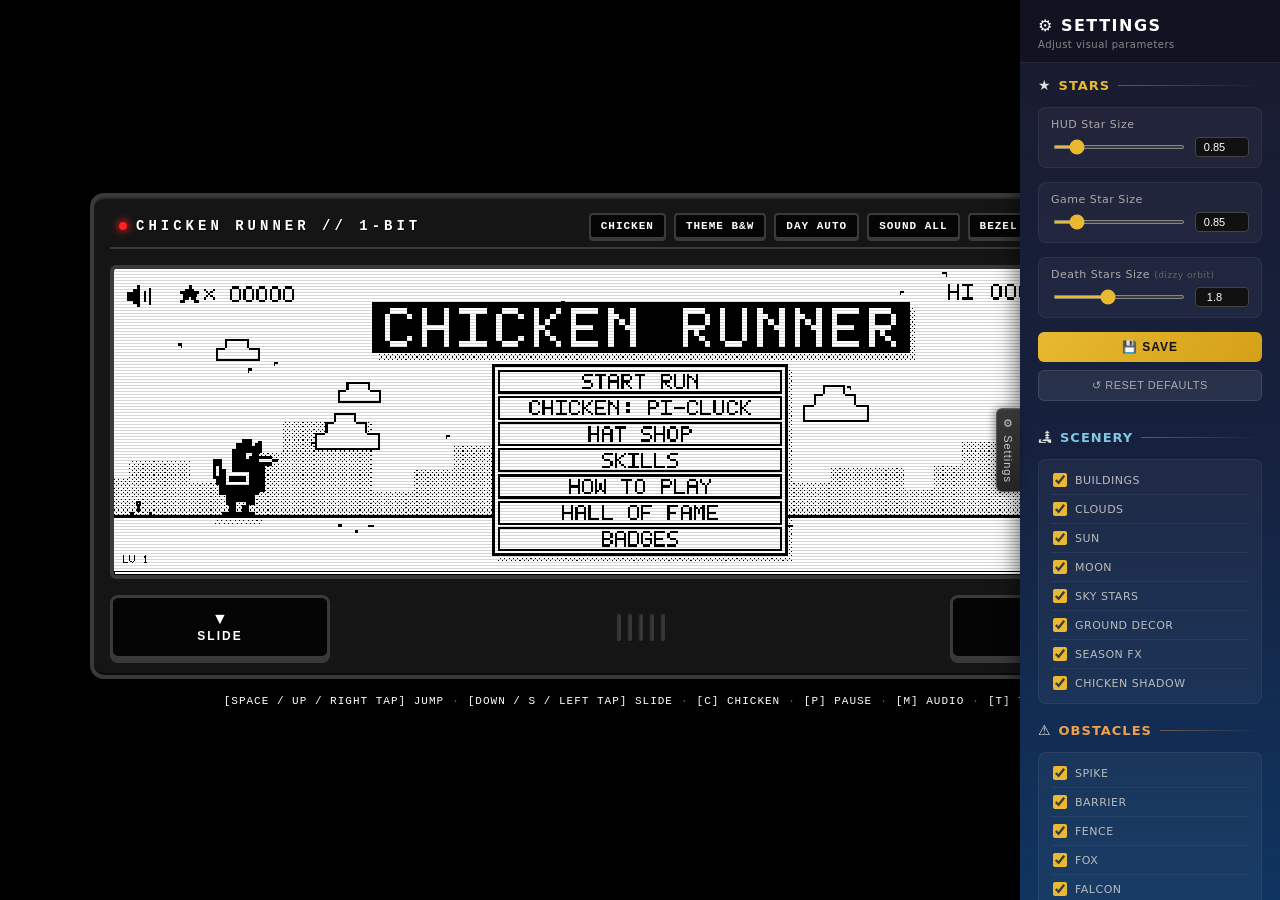
==== commit 93a7df4f: "feat(bezel): day/night cycle button btn-cycle cycles DAY AUTO / DAY ONLY / NIGHT ONLY, persisted in " ====
--- a/index.html
+++ b/index.html
@@ -19,6 +19,7 @@
       <div class="toolbar-actions">
         <button id="btn-roster" class="bezel-btn" title="Choose Chicken (C)">CHICKEN</button>
         <button id="btn-theme" class="bezel-btn" title="Cycle 1-Bit Themes (T)">THEME</button>
+        <button id="btn-cycle" class="bezel-btn" title="Day/Night Cycle: Auto / Day Only / Night Only">DAY AUTO</button>
         <button id="btn-audio" class="bezel-btn" title="Cycle Audio Modes (M)">SOUND ALL</button>
         <button id="btn-bezel" class="bezel-btn" title="Toggle Bezel (B)">BEZEL</button>
         <button id="btn-fullscreen" class="bezel-btn" title="Toggle Fullscreen (F)">FULL</button>
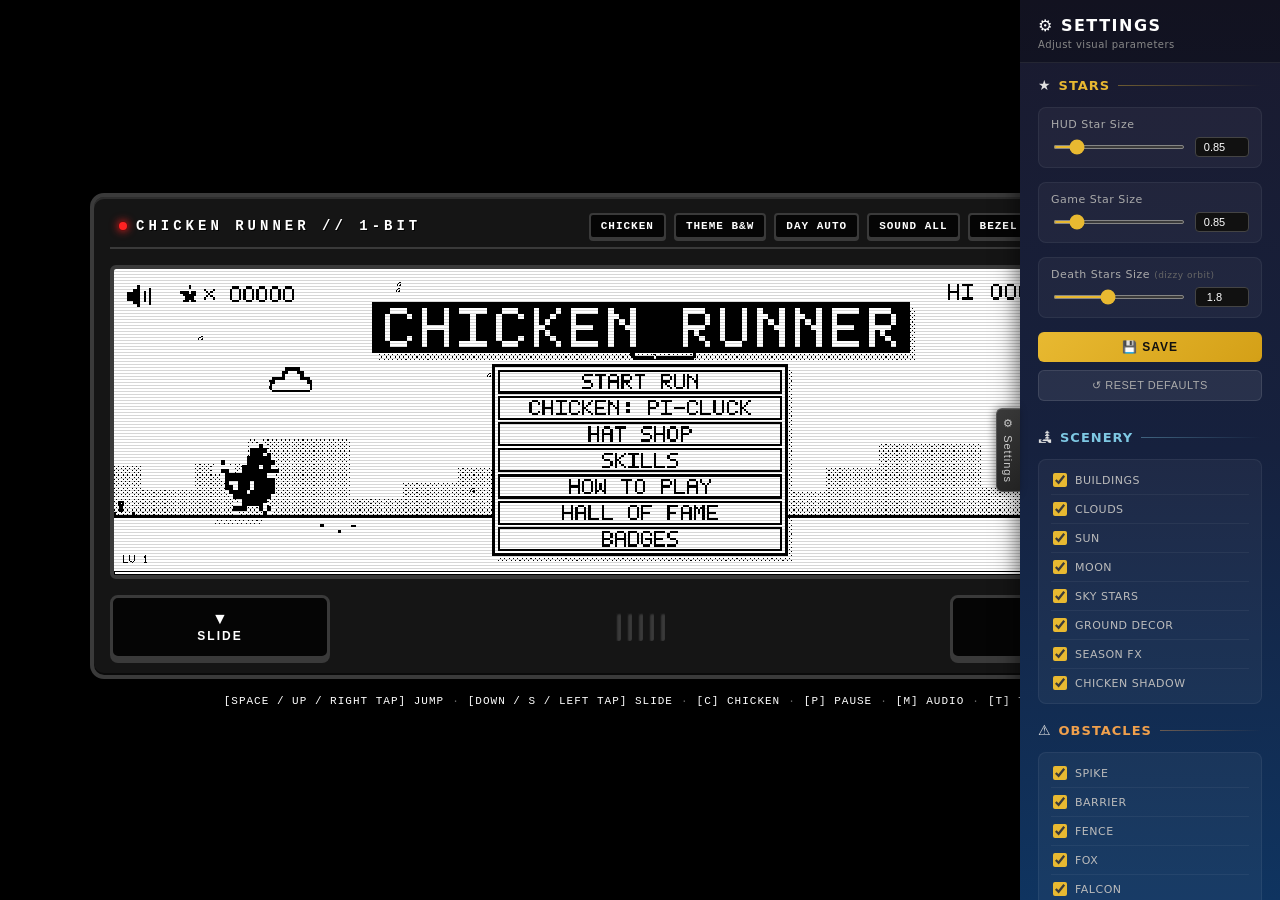
==== commit 2f7e4bce: "feat(sprites): png sheets via drawImage with code fallback loadSprites() + spr() per theme/day frame" ====
--- a/index.html
+++ b/index.html
@@ -178,6 +178,7 @@
     <span>[T] THEME</span>
   </footer>
 
+  <script src="assets/sprites/manifest.js"></script>
   <script src="js/game.js"></script>
   <script>
     document.addEventListener('DOMContentLoaded', () => {
